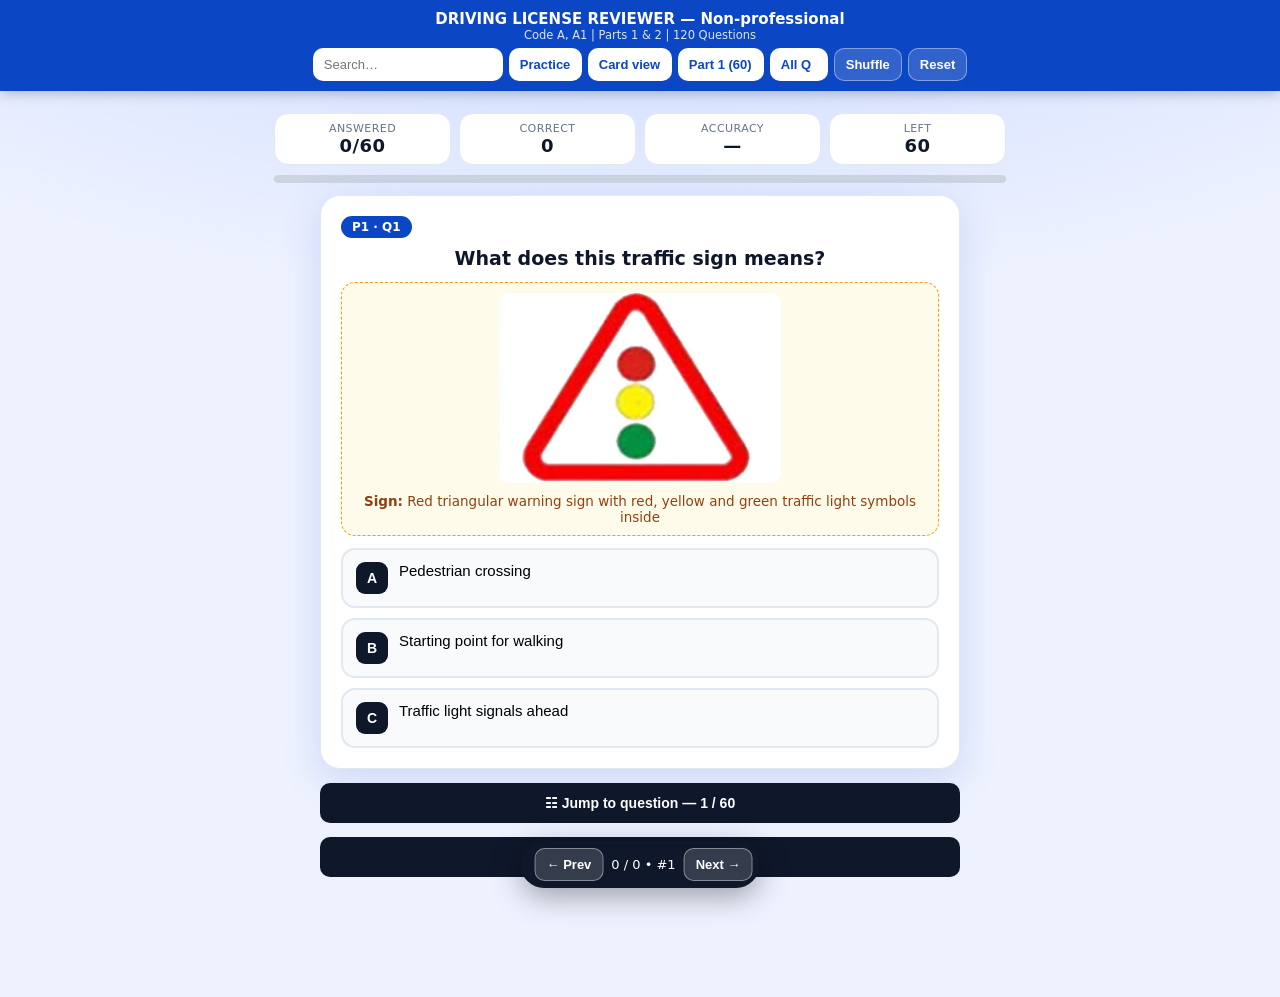
==== index.html @ f17ae68e "LTO reviewer: Parts 1 & 2, 120 questions with interactive quiz" ====
<!DOCTYPE html>
<html lang="en">
<head>
<meta charset="UTF-8">
<meta name="viewport" content="width=device-width, initial-scale=1.0">
<title>LTO Reviewer – Non-Pro Code A, A1 | Parts 1 & 2 (120 Q)</title>
<link rel="stylesheet" href="styles.css">
</head>
<body>

<header>
<div class="hwrap">
<div>
<h1>DRIVING LICENSE REVIEWER — Non-professional</h1>
<div class="sub">Code A, A1 | Parts 1 &amp; 2 | 120 Questions</div>
<div class="controls">
<input id="search" class="search" placeholder="Search…">
<select id="mode" class="btn btn-w">
<option value="practice">Practice</option>
<option value="exam">Exam</option>
<option value="study">Study</option>
</select>
<select id="view" class="btn btn-w">
<option value="card">Card view</option>
<option value="list">List view</option>
</select>
<select id="bank" class="btn btn-w">
<option value="p1">Part 1 (60)</option>
<option value="p2">Part 2 (60)</option>
<option value="all">Both (120)</option>
</select>
<select id="qlen" class="btn btn-w">
<option value="all">All Q</option>
<option value="40">40 Q</option>
<option value="60">60 Q</option>
<option value="100">100 Q</option>
</select>
<button id="shuffleBtn" class="btn btn-g">Shuffle</button>
<button id="resetBtn" class="btn btn-g">Reset</button>
</div>
</div>
</div>
</header>


<div class="wrap">
<div class="stats">
<div class="pill">Answered<b id="sAnswered">0/60</b></div>
<div class="pill">Correct<b id="sCorrect">0</b></div>
<div class="pill">Accuracy<b id="sAcc">—</b></div>
<div class="pill">Left<b id="sLeft">60</b></div>
</div>
<div class="progress"><div id="bar"></div></div>

<div id="resultBox"></div>
<div id="stage" class="stage"></div>
<div id="listView" class="hidden"></div>

<div class="actions">
<button id="jumpBtn" class="btn btn-d">☷ Jump to question — <span id="posLabel"></span></button>
</div>
<div class="actions">
<button id="mistakesBtn" class="btn btn-d">Mistakes only: OFF</button>
<button id="finishBtn" class="btn btn-green hidden">Finish & Show Result</button>
</div>

<div id="jumpModal" class="overlay hidden">
<div class="modal" role="dialog" aria-modal="true" aria-label="Jump to question">
<div class="mhead"><b>Jump to question</b><button id="closeModal" class="btn btn-d">✕ Close</button></div>
<div class="msub" id="modalSub"></div>
<div class="grid" id="grid"></div>
</div>
</div>

<div id="actionModal" class="overlay hidden">
<div class="modal modal-sm" role="alertdialog" aria-modal="true">
<div class="dlg-title" id="amTitle">Confirm</div>
<div class="dlg-msg" id="amMsg"></div>
<div class="dlg-btns">
<button id="amCancel" class="btn btn-d">Cancel</button>
<button id="amOk" class="btn btn-green">Confirm</button>
</div>
</div>
</div>

<div id="resultModal" class="overlay hidden">
<div class="modal modal-sm" role="dialog" aria-modal="true" aria-label="Exam result">
<div class="dlg-title">Exam Result</div>
<div class="score-big" id="rmScore">0 / 0</div>
<div class="score-sub" id="rmSub"></div>
<div class="dlg-btns">
<button id="rmReview" class="btn btn-d">Review answers</button>
<button id="rmRetake" class="btn btn-w" style="border:1px solid var(--border)">Retake</button>
</div>
</div>
</div>
</div>

<div class="toolbar">
<button id="prevT" class="btn btn-g">← Prev</button>
<span id="tScore">0 / 0</span>
<button id="nextT" class="btn btn-g">Next →</button>
</div>
<div id="toast" class="toast hidden"></div>

<script src="app.js"></script>
</body>
</html>
---- styles.css ----
:root {
  --blue: #0b46c4;
  --blue-d: #08329a;
  --bg: #eef2ff;
  --green-d: #15803d;
  --red-d: #b91c1c;
  --muted: #64748b;
  --border: #e2e8f0;
}
* {
  box-sizing: border-box;
}
body {
  margin: 0;
  font-family:
    system-ui,
    -apple-system,
    Segoe UI,
    Roboto,
    Arial,
    sans-serif;
  background: radial-gradient(1000px 400px at 50% -100px, #c7d7ff, var(--bg));
  color: #0f172a;
  min-height: 100vh;
}
header {
  background: var(--blue);
  color: #fff;
  padding: 10px 14px;
  position: sticky;
  top: 0;
  z-index: 20;
  box-shadow: 0 2px 12px rgba(0, 0, 0, 0.25);
}
.hwrap {
  max-width: 760px;
  margin: 0 auto;
  display: flex;
  flex-direction: column;
  align-items: center;
  text-align: center;
}
h1 {
  font-size: 15px;
  margin: 0;
}
.sub {
  font-size: 11.5px;
  opacity: 0.85;
}
.controls {
  display: flex;
  gap: 6px;
  flex-wrap: wrap;
  margin-top: 6px;
  justify-content: center;
}
.btn {
  border: 0;
  border-radius: 10px;
  padding: 8px 11px;
  cursor: pointer;
  font-weight: 700;
  font-size: 13px;
}
.btn-w {
  background: #fff;
  color: var(--blue);
}
.btn-g {
  background: rgba(255, 255, 255, 0.16);
  color: #fff;
  border: 1px solid rgba(255, 255, 255, 0.4);
}
.btn-d {
  background: #0f172a;
  color: #fff;
}
.btn-green {
  background: #22c55e;
  color: #fff;
}
select.btn-w {
  appearance: none;
}
.search {
  border: 0;
  border-radius: 10px;
  padding: 8px 11px;
  min-width: 160px;
  font-size: 13px;
}
.wrap {
  max-width: 760px;
  margin: 0 auto;
  padding: 12px 14px 120px;
}
.stats {
  display: flex;
  gap: 8px;
  margin: 10px 0;
}
.pill {
  flex: 1;
  background: #fff;
  border: 1px solid var(--border);
  border-radius: 14px;
  padding: 8px 10px;
  text-align: center;
  font-size: 11px;
  color: var(--muted);
  text-transform: uppercase;
  letter-spacing: 0.04em;
}
.pill b {
  display: block;
  font-size: 18px;
  color: #0f172a;
}
.progress {
  height: 8px;
  background: #cbd5e1;
  border-radius: 999px;
  overflow: hidden;
  margin: 4px 0 12px;
}
.progress > div {
  height: 100%;
  width: 0%;
  background: linear-gradient(90deg, #22c55e, var(--blue));
  transition: width 0.3s;
}
/* single card stage */
.stage {
  display: flex;
  justify-content: center;
}
.card {
  width: 100%;
  max-width: 640px;
  background: #fff;
  border: 1px solid var(--border);
  border-radius: 20px;
  padding: 20px;
  box-shadow: 0 12px 40px rgba(11, 70, 196, 0.15);
  animation: pop 0.25s ease;
}
@keyframes pop {
  from {
    transform: translateY(8px);
    opacity: 0.4;
  }
  to {
    transform: none;
    opacity: 1;
  }
}
.topline {
  display: flex;
  align-items: center;
  justify-content: space-between;
  margin-bottom: 8px;
}
.qnum {
  background: var(--blue);
  color: #fff;
  font-weight: 800;
  border-radius: 999px;
  padding: 4px 11px;
  font-size: 12px;
}
.counter {
  font-size: 12.5px;
  color: var(--muted);
  font-weight: 700;
}
.qtext {
  font-size: 19px;
  font-weight: 800;
  line-height: 1.35;
  margin: 8px 0 10px;
  text-align: center;
  text-wrap: balance;
}
.sign {
  display: flex;
  gap: 10px;
  background: #fffbeb;
  border: 1.5px dashed #f59e0b;
  color: #92400e;
  border-radius: 14px;
  padding: 10px 12px;
  font-size: 13.5px;
  margin: 10px 0;
  align-items: center;
  justify-content: center;
  flex-direction: column;
  text-align: center;
}
.sign img {
  max-height: 190px;
  max-width: 100%;
  background: #fff;
  border-radius: 10px;
  object-fit: contain;
}
.choices {
  display: grid;
  gap: 10px;
  margin-top: 12px;
}
.choice {
  text-align: left;
  border: 2px solid var(--border);
  background: #f8fafc;
  border-radius: 14px;
  padding: 12px 13px;
  cursor: pointer;
  display: flex;
  gap: 11px;
  align-items: flex-start;
  font-size: 15px;
  transition: 0.15s;
}
.choice:hover {
  border-color: var(--blue);
  background: #eff6ff;
  transform: translateY(-1px);
}
.choice .letter {
  font-weight: 800;
  background: #0f172a;
  color: #fff;
  border-radius: 9px;
  min-width: 32px;
  height: 32px;
  display: inline-flex;
  align-items: center;
  justify-content: center;
  font-size: 14px;
  flex-shrink: 0;
}
.choice.correct {
  background: #dcfce7;
  border-color: var(--green-d);
}
.choice.correct .letter {
  background: var(--green-d);
}
.choice.selected {
  background: #dbeafe;
  border-color: var(--blue);
}
.choice.selected .letter {
  background: var(--blue);
}
.choice.wrong {
  background: #fee2e2;
  border-color: var(--red-d);
}
.choice.wrong .letter {
  background: var(--red-d);
}
.choice:disabled {
  cursor: default;
}
.choice.picked {
  outline: 3px solid #bfdbfe;
}
.feedback {
  margin-top: 12px;
  font-size: 14px;
  font-weight: 700;
  border-radius: 14px;
  padding: 0;
  overflow: hidden;
  border: 1.5px solid transparent;
  animation: slideIn 0.25s ease;
}
@keyframes slideIn {
  from {
    transform: translateY(4px);
    opacity: 0;
  }
  to {
    transform: none;
    opacity: 1;
  }
}
.feedback.ok {
  background: #f0fdf4;
  border-color: #86efac;
  color: #14532d;
}
.feedback.no {
  background: #fef2f2;
  border-color: #fca5a5;
  color: #7f1d1d;
}
.fb-top {
  display: flex;
  gap: 10px;
  align-items: center;
  padding: 10px 12px;
}
.fb-icon {
  width: 26px;
  height: 26px;
  border-radius: 999px;
  display: inline-flex;
  align-items: center;
  justify-content: center;
  font-size: 15px;
  font-weight: 900;
  flex-shrink: 0;
  color: #fff;
}
.ok .fb-icon {
  background: #16a34a;
}
.no .fb-icon {
  background: #dc2626;
}
.fb-title {
  font-weight: 900;
  font-size: 14px;
  letter-spacing: 0.01em;
}
.fb-sub {
  font-weight: 600;
  font-size: 13px;
  opacity: 0.9;
  margin-top: 1px;
}
.fb-ans {
  display: block;
  margin: 0;
  padding: 9px 12px 10px 48px;
  font-size: 13.5px;
  line-height: 1.45;
  border-top: 1px dashed currentColor;
  opacity: 0.95;
}
.ok .fb-ans {
  background: #dcfce7;
}
.no .fb-ans {
  background: #fee2e2;
}
.feedback.info {
  background: #eff6ff;
  border-color: #93c5fd;
  color: #1e3a8a;
}
.feedback.info .fb-icon {
  background: var(--blue);
}
.status {
  font-size: 11px;
  font-weight: 900;
  border-radius: 999px;
  padding: 4px 10px;
  letter-spacing: 0.03em;
  white-space: nowrap;
}
.status.ok {
  background: #16a34a;
  color: #fff;
}
.status.no {
  background: #dc2626;
  color: #fff;
}
.status.idle {
  background: #e2e8f0;
  color: #475569;
}
.status.key {
  background: var(--blue);
  color: #fff;
}
.answer-key {
  margin-top: 8px;
  font-size: 13px;
  background: #f1f5f9;
  border-radius: 10px;
  padding: 8px 10px;
}
.navrow {
  display: flex;
  gap: 8px;
  margin-top: 14px;
}
.navrow .btn {
  flex: 1;
  padding: 12px;
  font-size: 14px;
}
.hint {
  font-size: 12px;
  color: var(--muted);
  text-align: center;
  margin-top: 8px;
}
/* action bar + modal navigator */
.actions {
  display: flex;
  gap: 8px;
  max-width: 640px;
  margin: 14px auto 0;
}
.actions .btn {
  flex: 1;
  padding: 12px;
  font-size: 14px;
}
.overlay {
  position: fixed;
  inset: 0;
  background: rgba(2, 6, 23, 0.6);
  display: flex;
  align-items: center;
  justify-content: center;
  z-index: 50;
  padding: 16px;
  backdrop-filter: blur(2px);
}
.modal {
  width: 100%;
  max-width: 560px;
  max-height: 82vh;
  overflow: auto;
  background: #fff;
  border-radius: 18px;
  padding: 16px;
  box-shadow: 0 20px 60px rgba(0, 0, 0, 0.4);
  animation: pop 0.2s ease;
}
.modal-sm {
  max-width: 400px;
  text-align: center;
}
.modal-sm .mhead {
  justify-content: center;
  text-align: center;
}
.dlg-title {
  font-size: 17px;
  font-weight: 800;
  margin: 2px 0 6px;
}
.dlg-msg {
  font-size: 13.5px;
  color: #475569;
  line-height: 1.5;
}
.dlg-btns {
  display: flex;
  gap: 8px;
  margin-top: 14px;
}
.dlg-btns .btn {
  flex: 1;
  padding: 11px;
  font-size: 14px;
}
.btn-red {
  background: #dc2626;
  color: #fff;
}
.score-big {
  font-size: 34px;
  font-weight: 900;
  margin: 4px 0;
}
.score-sub {
  font-size: 13px;
  color: #475569;
}
.mhead {
  display: flex;
  align-items: center;
  justify-content: space-between;
  margin-bottom: 4px;
}
.mhead b {
  font-size: 15px;
}
.msub {
  font-size: 12.5px;
  color: var(--muted);
  margin-bottom: 10px;
}
.grid {
  display: grid;
  grid-template-columns: repeat(10, 1fr);
  gap: 6px;
}
.dot {
  aspect-ratio: 1;
  border: 1.5px solid var(--border);
  background: #f8fafc;
  border-radius: 9px;
  font-size: 12px;
  font-weight: 800;
  cursor: pointer;
}
.dot.cur {
  outline: 3px solid var(--blue);
}
.dot.ok {
  background: #dcfce7;
  border-color: var(--green-d);
  color: var(--green-d);
}
.dot.no {
  background: #fee2e2;
  border-color: var(--red-d);
  color: var(--red-d);
}
.dot.skip {
  background: #fff;
}
.dot.done {
  background: #dbeafe;
  border-color: var(--blue);
  color: var(--blue);
}
/* list view */
#listView {
  display: grid;
  gap: 10px;
}
#listView .card {
  max-width: none;
  padding: 14px;
}
.hidden {
  display: none !important;
}
.result {
  background: #fff;
  border: 2px solid var(--blue);
  border-radius: 16px;
  padding: 16px;
  text-align: center;
  max-width: 640px;
  margin: 0 auto 12px;
}
.result b {
  font-size: 24px;
}
.toolbar {
  position: fixed;
  bottom: 12px;
  left: 50%;
  transform: translateX(-50%);
  background: #0f172a;
  color: #fff;
  border-radius: 999px;
  padding: 7px 7px 7px 14px;
  display: flex;
  gap: 8px;
  align-items: center;
  box-shadow: 0 8px 30px rgba(0, 0, 0, 0.35);
  font-size: 13px;
  z-index: 30;
}
.toast {
  position: fixed;
  bottom: 64px;
  left: 50%;
  transform: translateX(-50%) translateY(10px);
  background: #0f172a;
  color: #fff;
  border-radius: 14px;
  padding: 10px 16px;
  font-size: 13.5px;
  font-weight: 700;
  box-shadow: 0 10px 30px rgba(0, 0, 0, 0.4);
  z-index: 60;
  opacity: 0;
  pointer-events: none;
  transition: 0.2s;
  max-width: calc(100vw - 32px);
  text-align: center;
}
.toast.show {
  opacity: 1;
  transform: translateX(-50%) translateY(0);
}
.toast.ok {
  background: #15803d;
}
.toast.no {
  background: #b91c1c;
}
.toast.key {
  background: var(--blue);
}
@media (max-width: 560px) {
  .grid {
    grid-template-columns: repeat(6, 1fr);
  }
  .qtext {
    font-size: 17px;
  }
  .wrap {
    padding: 10px 10px 120px;
  }
}
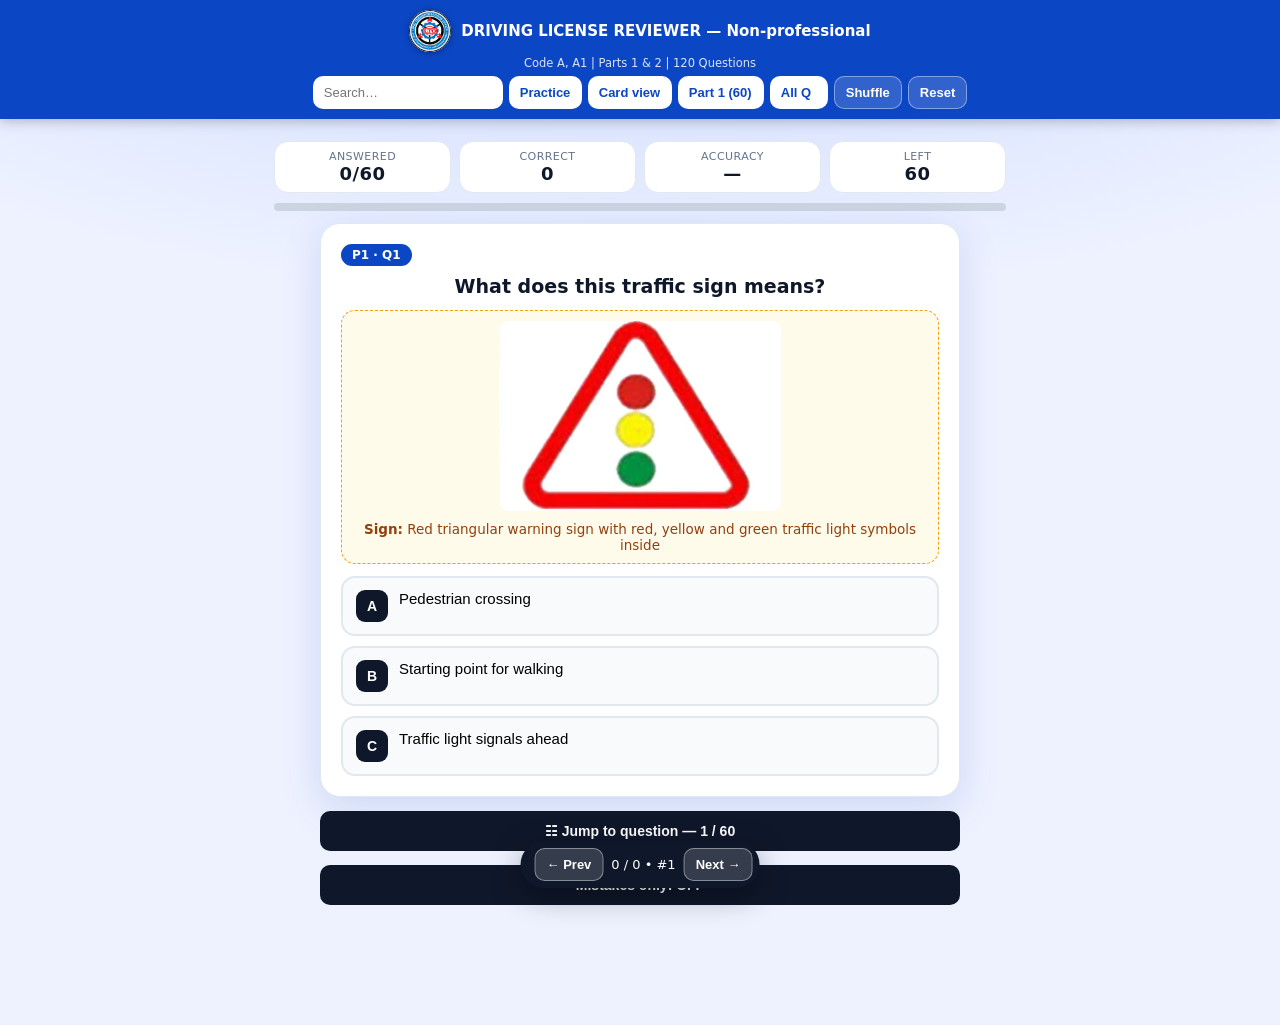
==== commit 1de10d4c: "Add LTO logo to header and favicon" ====
--- a/index.html
+++ b/index.html
@@ -4,6 +4,7 @@
 <meta charset="UTF-8">
 <meta name="viewport" content="width=device-width, initial-scale=1.0">
 <title>LTO Reviewer – Non-Pro Code A, A1 | Parts 1 & 2 (120 Q)</title>
+<link rel="icon" type="image/png" href="assets/land-transportation-office-logo.png">
 <link rel="stylesheet" href="styles.css">
 </head>
 <body>
@@ -11,7 +12,7 @@
 <header>
 <div class="hwrap">
 <div>
-<h1>DRIVING LICENSE REVIEWER — Non-professional</h1>
+<h1><span class="brand"><img class="logo" src="assets/land-transportation-office-logo.png" alt="LTO logo">DRIVING LICENSE REVIEWER — Non-professional</span></h1>
 <div class="sub">Code A, A1 | Parts 1 &amp; 2 | 120 Questions</div>
 <div class="controls">
 <input id="search" class="search" placeholder="Search…">
--- a/styles.css
+++ b/styles.css
@@ -44,6 +44,19 @@
   font-size: 15px;
   margin: 0;
 }
+.brand {
+  display: inline-flex;
+  align-items: center;
+  gap: 10px;
+}
+.logo {
+  width: 42px;
+  height: 42px;
+  border-radius: 50%;
+  background: #fff;
+  object-fit: cover;
+  box-shadow: 0 1px 6px rgba(0, 0, 0, 0.35);
+}
 .sub {
   font-size: 11.5px;
   opacity: 0.85;
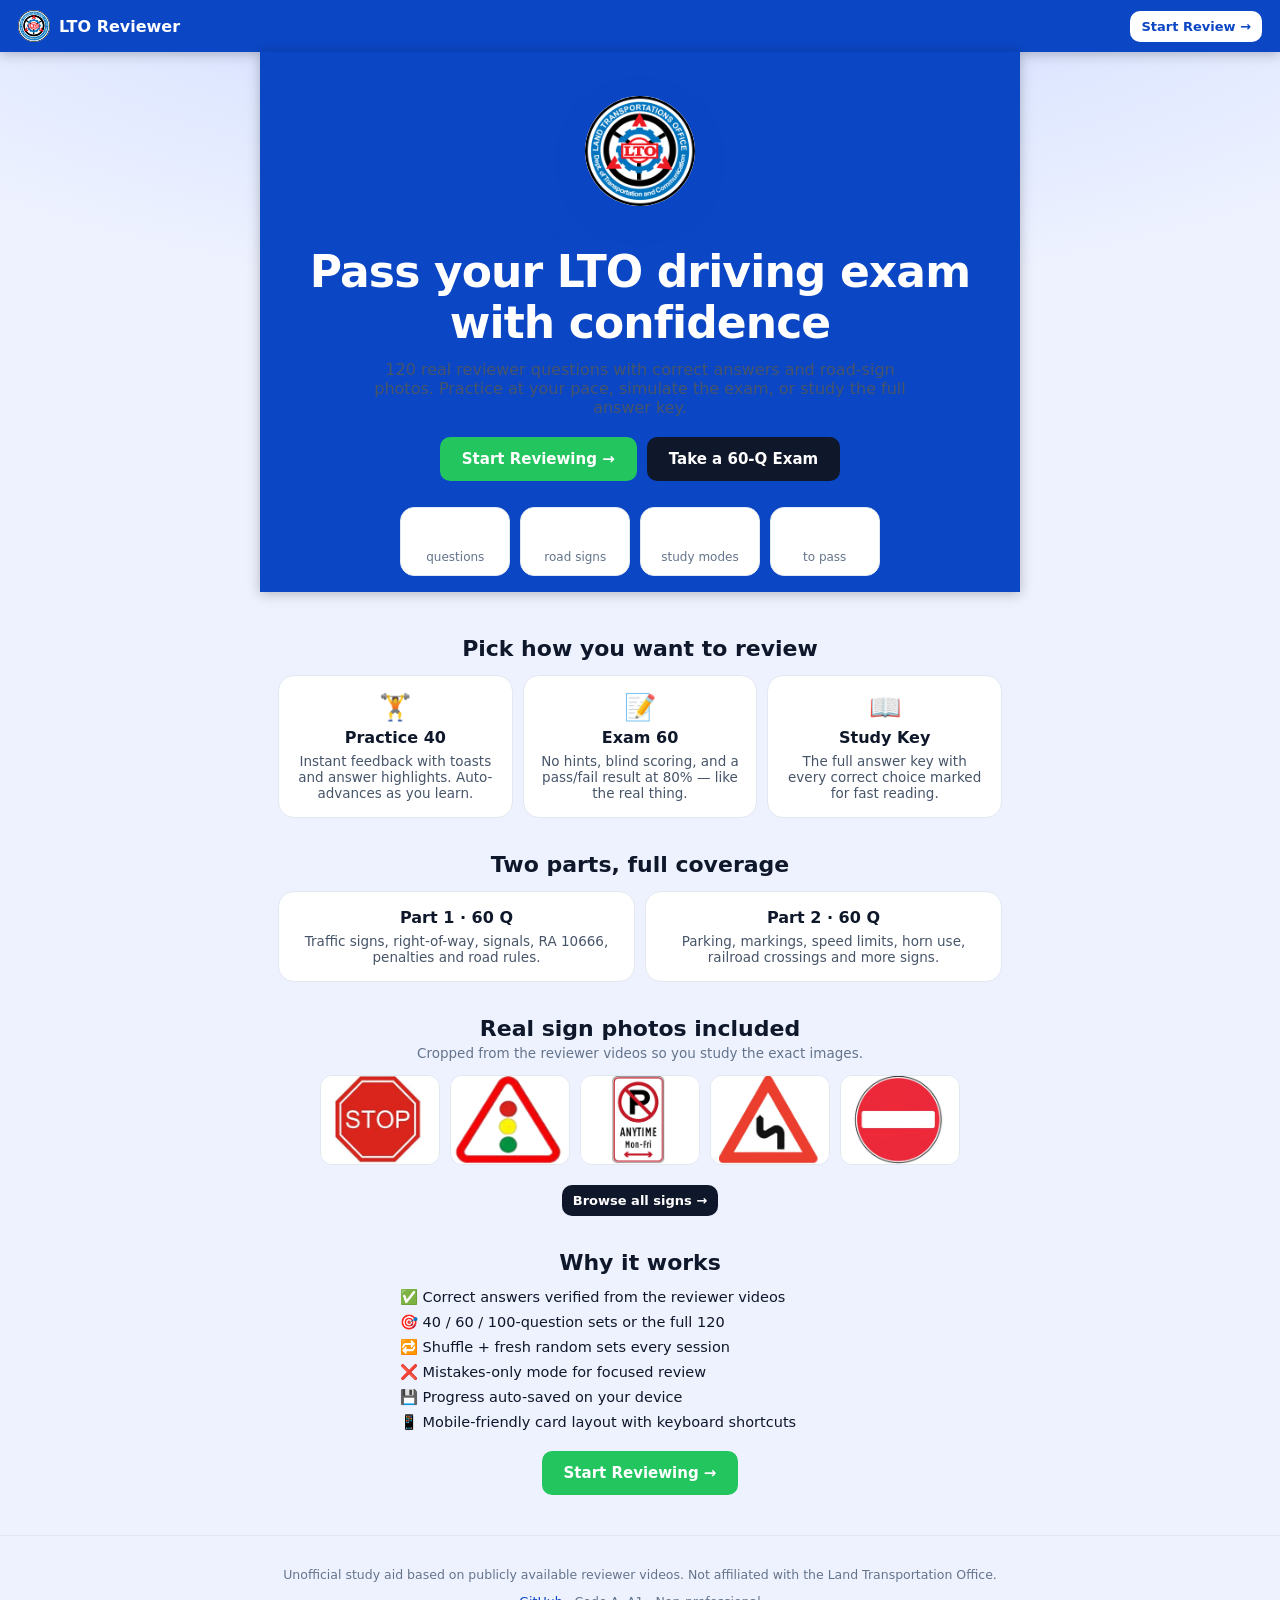
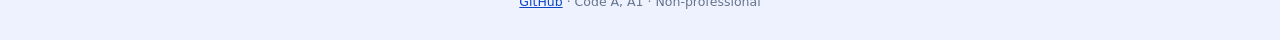
==== commit 5f14f260: "Add landing page, move app to reviewer.html, deep-link quick starts" ====
--- a/index.html
+++ b/index.html
@@ -3,107 +3,91 @@
 <head>
 <meta charset="UTF-8">
 <meta name="viewport" content="width=device-width, initial-scale=1.0">
-<title>LTO Reviewer – Non-Pro Code A, A1 | Parts 1 & 2 (120 Q)</title>
+<title>LTO Reviewer — Non-Pro Code A, A1 | Practice for Your Driving Exam</title>
+<meta name="description" content="Free interactive LTO reviewer for Non-professional Code A, A1. 120 questions across Parts 1 & 2 with road signs, Practice, Exam and Study modes.">
 <link rel="icon" type="image/png" href="assets/land-transportation-office-logo.png">
 <link rel="stylesheet" href="styles.css">
 </head>
-<body>
+<body class="lp">
+<nav class="lp-nav">
+<a class="lp-brand" href="index.html"><img src="assets/land-transportation-office-logo.png" alt="LTO logo"><span>LTO Reviewer</span></a>
+<a class="btn btn-w lp-cta" href="reviewer.html">Start Review →</a>
+</nav>
 
-<header>
-<div class="hwrap">
-<div>
-<h1><span class="brand"><img class="logo" src="assets/land-transportation-office-logo.png" alt="LTO logo">DRIVING LICENSE REVIEWER — Non-professional</span></h1>
-<div class="sub">Code A, A1 | Parts 1 &amp; 2 | 120 Questions</div>
-<div class="controls">
-<input id="search" class="search" placeholder="Search…">
-<select id="mode" class="btn btn-w">
-<option value="practice">Practice</option>
-<option value="exam">Exam</option>
-<option value="study">Study</option>
-</select>
-<select id="view" class="btn btn-w">
-<option value="card">Card view</option>
-<option value="list">List view</option>
-</select>
-<select id="bank" class="btn btn-w">
-<option value="p1">Part 1 (60)</option>
-<option value="p2">Part 2 (60)</option>
-<option value="all">Both (120)</option>
-</select>
-<select id="qlen" class="btn btn-w">
-<option value="all">All Q</option>
-<option value="40">40 Q</option>
-<option value="60">60 Q</option>
-<option value="100">100 Q</option>
-</select>
-<button id="shuffleBtn" class="btn btn-g">Shuffle</button>
-<button id="resetBtn" class="btn btn-g">Reset</button>
+<header class="lp-hero">
+<img class="lp-logo" src="assets/land-transportation-office-logo.png" alt="Land Transportation Office logo">
+<p class="lp-kicker">Non-professional · Code A, A1 · Parts 1 &amp; 2</p>
+<h1 class="lp-title">Pass your LTO driving exam with confidence</h1>
+<p class="lp-sub">120 real reviewer questions with correct answers and road-sign photos. Practice at your pace, simulate the exam, or study the full answer key.</p>
+<div class="lp-actions">
+<a class="btn btn-green lp-big" href="reviewer.html">Start Reviewing →</a>
+<a class="btn btn-d lp-big" href="reviewer.html?mode=exam&amp;len=60&amp;bank=all">Take a 60-Q Exam</a>
 </div>
-</div>
+<div class="lp-stats">
+<div><b>120</b><span>questions</span></div>
+<div><b>29</b><span>road signs</span></div>
+<div><b>3</b><span>study modes</span></div>
+<div><b>80%</b><span>to pass</span></div>
 </div>
 </header>
 
+<main class="lp-main">
+<section>
+<h2>Pick how you want to review</h2>
+<div class="lp-cards">
+<a class="lp-card" href="reviewer.html?mode=practice&amp;len=40&amp;bank=all">
+<span class="lp-emoji">🏋️</span><b>Practice 40</b>
+<span>Instant feedback with toasts and answer highlights. Auto-advances as you learn.</span>
+</a>
+<a class="lp-card" href="reviewer.html?mode=exam&amp;len=60&amp;bank=all">
+<span class="lp-emoji">📝</span><b>Exam 60</b>
+<span>No hints, blind scoring, and a pass/fail result at 80% — like the real thing.</span>
+</a>
+<a class="lp-card" href="reviewer.html?mode=study&amp;bank=all&amp;view=list">
+<span class="lp-emoji">📖</span><b>Study Key</b>
+<span>The full answer key with every correct choice marked for fast reading.</span>
+</a>
+</div>
+</section>
 
-<div class="wrap">
-<div class="stats">
-<div class="pill">Answered<b id="sAnswered">0/60</b></div>
-<div class="pill">Correct<b id="sCorrect">0</b></div>
-<div class="pill">Accuracy<b id="sAcc">—</b></div>
-<div class="pill">Left<b id="sLeft">60</b></div>
+<section>
+<h2>Two parts, full coverage</h2>
+<div class="lp-cards lp-two">
+<a class="lp-card" href="reviewer.html?bank=p1"><b>Part 1 · 60 Q</b><span>Traffic signs, right-of-way, signals, RA 10666, penalties and road rules.</span></a>
+<a class="lp-card" href="reviewer.html?bank=p2"><b>Part 2 · 60 Q</b><span>Parking, markings, speed limits, horn use, railroad crossings and more signs.</span></a>
 </div>
-<div class="progress"><div id="bar"></div></div>
+</section>
 
-<div id="resultBox"></div>
-<div id="stage" class="stage"></div>
-<div id="listView" class="hidden"></div>
+<section>
+<h2>Real sign photos included</h2>
+<p class="lp-note">Cropped from the reviewer videos so you study the exact images.</p>
+<div class="lp-signs">
+<img src="assets/signs/q24.png" alt="Stop sign" loading="lazy">
+<img src="assets/signs/q1.png" alt="Traffic light ahead warning sign" loading="lazy">
+<img src="assets/signs/p2-q29.png" alt="No motorcycles sign" loading="lazy">
+<img src="assets/signs/p2-q60.png" alt="Dangerous double bend sign" loading="lazy">
+<img src="assets/signs/p2-q12.png" alt="No entry sign" loading="lazy">
+</div>
+<div class="lp-actions"><a class="btn btn-d" href="reviewer.html?mode=study&amp;bank=all">Browse all signs →</a></div>
+</section>
 
-<div class="actions">
-<button id="jumpBtn" class="btn btn-d">☷ Jump to question — <span id="posLabel"></span></button>
-</div>
-<div class="actions">
-<button id="mistakesBtn" class="btn btn-d">Mistakes only: OFF</button>
-<button id="finishBtn" class="btn btn-green hidden">Finish & Show Result</button>
-</div>
+<section>
+<h2>Why it works</h2>
+<ul class="lp-list">
+<li>✅ Correct answers verified from the reviewer videos</li>
+<li>🎯 40 / 60 / 100-question sets or the full 120</li>
+<li>🔁 Shuffle + fresh random sets every session</li>
+<li>❌ Mistakes-only mode for focused review</li>
+<li>💾 Progress auto-saved on your device</li>
+<li>📱 Mobile-friendly card layout with keyboard shortcuts</li>
+</ul>
+<div class="lp-actions"><a class="btn btn-green lp-big" href="reviewer.html">Start Reviewing →</a></div>
+</section>
+</main>
 
-<div id="jumpModal" class="overlay hidden">
-<div class="modal" role="dialog" aria-modal="true" aria-label="Jump to question">
-<div class="mhead"><b>Jump to question</b><button id="closeModal" class="btn btn-d">✕ Close</button></div>
-<div class="msub" id="modalSub"></div>
-<div class="grid" id="grid"></div>
-</div>
-</div>
-
-<div id="actionModal" class="overlay hidden">
-<div class="modal modal-sm" role="alertdialog" aria-modal="true">
-<div class="dlg-title" id="amTitle">Confirm</div>
-<div class="dlg-msg" id="amMsg"></div>
-<div class="dlg-btns">
-<button id="amCancel" class="btn btn-d">Cancel</button>
-<button id="amOk" class="btn btn-green">Confirm</button>
-</div>
-</div>
-</div>
-
-<div id="resultModal" class="overlay hidden">
-<div class="modal modal-sm" role="dialog" aria-modal="true" aria-label="Exam result">
-<div class="dlg-title">Exam Result</div>
-<div class="score-big" id="rmScore">0 / 0</div>
-<div class="score-sub" id="rmSub"></div>
-<div class="dlg-btns">
-<button id="rmReview" class="btn btn-d">Review answers</button>
-<button id="rmRetake" class="btn btn-w" style="border:1px solid var(--border)">Retake</button>
-</div>
-</div>
-</div>
-</div>
-
-<div class="toolbar">
-<button id="prevT" class="btn btn-g">← Prev</button>
-<span id="tScore">0 / 0</span>
-<button id="nextT" class="btn btn-g">Next →</button>
-</div>
-<div id="toast" class="toast hidden"></div>
-
-<script src="app.js"></script>
+<footer class="lp-foot">
+<p>Unofficial study aid based on publicly available reviewer videos. Not affiliated with the Land Transportation Office.</p>
+<p><a href="https://github.com/bry-ly/lto-reviewer">GitHub</a> · Code A, A1 · Non-professional</p>
+</footer>
 </body>
 </html>
--- a/styles.css
+++ b/styles.css
@@ -622,3 +622,47 @@
     padding: 10px 10px 120px;
   }
 }
+
+/* landing page */
+.lp { text-align: center; }
+.lp-nav {
+  position: sticky; top: 0; z-index: 20;
+  display: flex; align-items: center; justify-content: space-between;
+  padding: 10px 18px; background: var(--blue); color: #fff;
+  box-shadow: 0 2px 12px rgba(0, 0, 0, 0.25);
+}
+.lp-brand { display: inline-flex; align-items: center; gap: 9px; color: #fff; text-decoration: none; font-weight: 800; }
+.lp-brand img { width: 32px; height: 32px; border-radius: 50%; background: #fff; object-fit: cover; }
+.lp-cta { text-decoration: none; }
+.lp-hero { max-width: 760px; margin: 0 auto; padding: 44px 18px 10px; }
+.lp-logo { width: 110px; height: 110px; border-radius: 50%; background: #fff; object-fit: cover; box-shadow: 0 10px 30px rgba(11, 70, 196, 0.3); }
+.lp-kicker { margin: 16px 0 6px; font-size: 12.5px; font-weight: 800; letter-spacing: 0.08em; text-transform: uppercase; color: var(--blue); }
+.lp-title { margin: 0; font-size: clamp(28px, 5vw, 44px); line-height: 1.15; letter-spacing: -0.02em; }
+.lp-sub { color: #475569; font-size: 16px; max-width: 560px; margin: 12px auto 0; }
+.lp-actions { display: flex; gap: 10px; justify-content: center; flex-wrap: wrap; margin-top: 20px; }
+.lp-actions a { text-decoration: none; }
+.lp-big { padding: 13px 22px !important; font-size: 15px !important; }
+.lp-stats { display: flex; gap: 10px; justify-content: center; flex-wrap: wrap; margin: 26px 0 6px; }
+.lp-stats div { background: #fff; border: 1px solid var(--border); border-radius: 14px; padding: 10px 20px; min-width: 110px; }
+.lp-stats b { display: block; font-size: 24px; }
+.lp-stats span { font-size: 12px; color: var(--muted); }
+.lp-main { max-width: 760px; margin: 0 auto; padding: 10px 18px 40px; }
+.lp-main section { margin-top: 34px; }
+.lp-main h2 { font-size: 22px; margin-bottom: 4px; }
+.lp-cards { display: grid; grid-template-columns: repeat(3, 1fr); gap: 10px; margin-top: 14px; }
+.lp-two { grid-template-columns: repeat(2, 1fr); }
+.lp-card { background: #fff; border: 1.5px solid var(--border); border-radius: 16px; padding: 16px 14px; text-decoration: none; color: inherit; display: grid; gap: 6px; transition: 0.15s; }
+.lp-card:hover { border-color: var(--blue); transform: translateY(-2px); box-shadow: 0 8px 24px rgba(11, 70, 196, 0.15); }
+.lp-card b { font-size: 16px; }
+.lp-card span:last-child { font-size: 13.5px; color: #475569; }
+.lp-emoji { font-size: 26px; }
+.lp-note { color: var(--muted); font-size: 13.5px; margin: 2px 0 0; }
+.lp-signs { display: flex; gap: 10px; justify-content: center; flex-wrap: wrap; margin-top: 14px; }
+.lp-signs img { width: 120px; height: 90px; object-fit: cover; background: #fff; border: 1px solid var(--border); border-radius: 12px; }
+.lp-list { list-style: none; padding: 0; margin: 14px auto 0; max-width: 480px; text-align: left; display: grid; gap: 8px; font-size: 14.5px; }
+.lp-foot { border-top: 1px solid var(--border); padding: 18px; font-size: 12.5px; color: var(--muted); }
+.lp-foot a { color: var(--blue); }
+@media (max-width: 600px) {
+  .lp-cards { grid-template-columns: 1fr; }
+  .lp-two { grid-template-columns: 1fr; }
+}
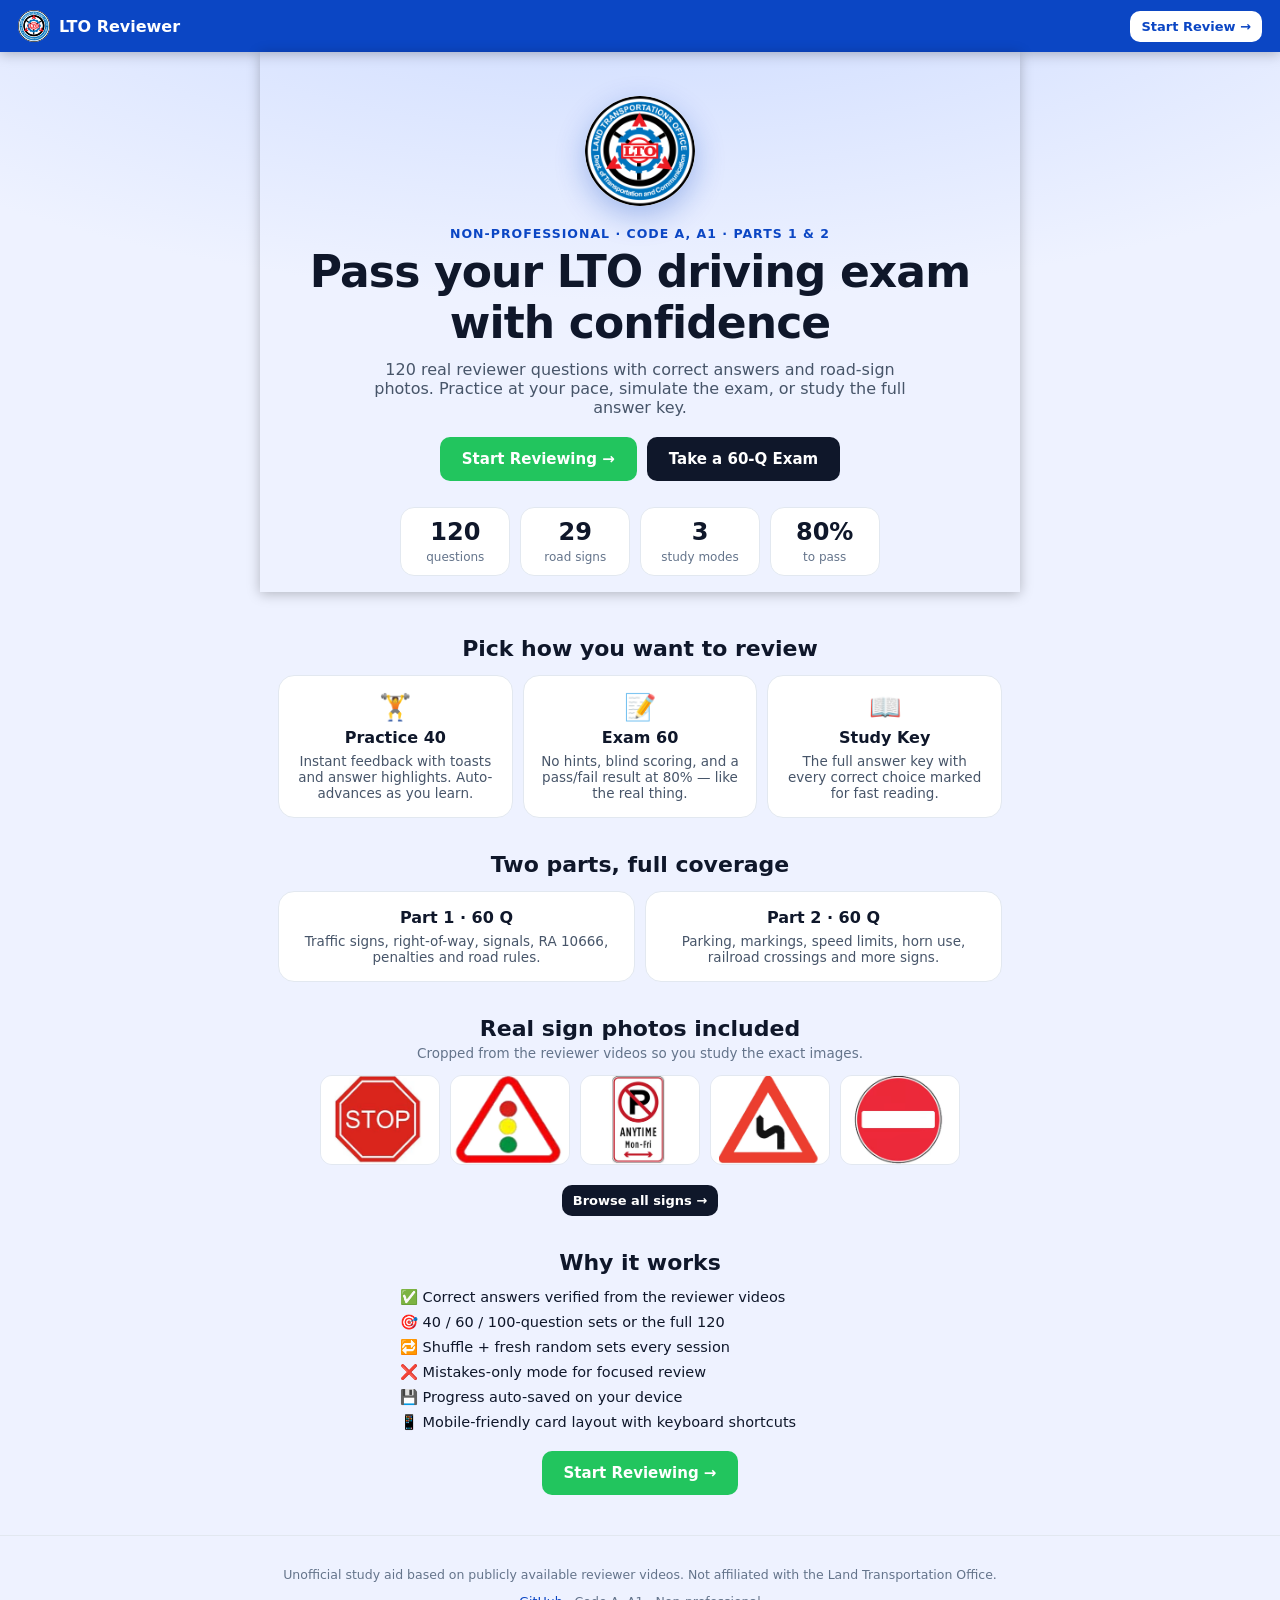
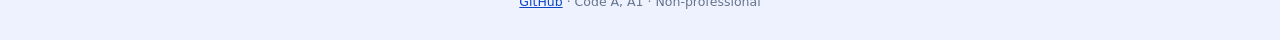
==== commit d0897484: "Resist browser forced-dark: color-scheme light + explicit landing colors" ====
--- a/index.html
+++ b/index.html
@@ -3,6 +3,7 @@
 <head>
 <meta charset="UTF-8">
 <meta name="viewport" content="width=device-width, initial-scale=1.0">
+<meta name="color-scheme" content="light">
 <title>LTO Reviewer — Non-Pro Code A, A1 | Practice for Your Driving Exam</title>
 <meta name="description" content="Free interactive LTO reviewer for Non-professional Code A, A1. 120 questions across Parts 1 & 2 with road signs, Practice, Exam and Study modes.">
 <link rel="icon" type="image/png" href="assets/land-transportation-office-logo.png">
--- a/styles.css
+++ b/styles.css
@@ -1,4 +1,5 @@
 :root {
+  color-scheme: light;
   --blue: #0b46c4;
   --blue-d: #08329a;
   --bg: #eef2ff;
@@ -634,24 +635,24 @@
 .lp-brand { display: inline-flex; align-items: center; gap: 9px; color: #fff; text-decoration: none; font-weight: 800; }
 .lp-brand img { width: 32px; height: 32px; border-radius: 50%; background: #fff; object-fit: cover; }
 .lp-cta { text-decoration: none; }
-.lp-hero { max-width: 760px; margin: 0 auto; padding: 44px 18px 10px; }
+.lp-hero { max-width: 760px; margin: 0 auto; padding: 44px 18px 10px; background: transparent; color: #0f172a; }
 .lp-logo { width: 110px; height: 110px; border-radius: 50%; background: #fff; object-fit: cover; box-shadow: 0 10px 30px rgba(11, 70, 196, 0.3); }
 .lp-kicker { margin: 16px 0 6px; font-size: 12.5px; font-weight: 800; letter-spacing: 0.08em; text-transform: uppercase; color: var(--blue); }
-.lp-title { margin: 0; font-size: clamp(28px, 5vw, 44px); line-height: 1.15; letter-spacing: -0.02em; }
-.lp-sub { color: #475569; font-size: 16px; max-width: 560px; margin: 12px auto 0; }
+.lp-title { margin: 0; font-size: clamp(28px, 5vw, 44px); line-height: 1.15; letter-spacing: -0.02em; color: #0f172a; }
+.lp-sub { color: #475569; font-size: 16px; max-width: 560px; margin: 12px auto 0; background: transparent; }
 .lp-actions { display: flex; gap: 10px; justify-content: center; flex-wrap: wrap; margin-top: 20px; }
 .lp-actions a { text-decoration: none; }
 .lp-big { padding: 13px 22px !important; font-size: 15px !important; }
 .lp-stats { display: flex; gap: 10px; justify-content: center; flex-wrap: wrap; margin: 26px 0 6px; }
-.lp-stats div { background: #fff; border: 1px solid var(--border); border-radius: 14px; padding: 10px 20px; min-width: 110px; }
-.lp-stats b { display: block; font-size: 24px; }
+.lp-stats div { background: #fff; border: 1px solid var(--border); border-radius: 14px; padding: 10px 20px; min-width: 110px; color: #0f172a; }
+.lp-stats b { display: block; font-size: 24px; color: #0f172a; }
 .lp-stats span { font-size: 12px; color: var(--muted); }
-.lp-main { max-width: 760px; margin: 0 auto; padding: 10px 18px 40px; }
+.lp-main { max-width: 760px; margin: 0 auto; padding: 10px 18px 40px; color: #0f172a; }
 .lp-main section { margin-top: 34px; }
-.lp-main h2 { font-size: 22px; margin-bottom: 4px; }
+.lp-main h2 { font-size: 22px; margin-bottom: 4px; color: #0f172a; }
 .lp-cards { display: grid; grid-template-columns: repeat(3, 1fr); gap: 10px; margin-top: 14px; }
 .lp-two { grid-template-columns: repeat(2, 1fr); }
-.lp-card { background: #fff; border: 1.5px solid var(--border); border-radius: 16px; padding: 16px 14px; text-decoration: none; color: inherit; display: grid; gap: 6px; transition: 0.15s; }
+.lp-card { background: #fff; border: 1.5px solid var(--border); border-radius: 16px; padding: 16px 14px; text-decoration: none; color: #0f172a; display: grid; gap: 6px; transition: 0.15s; }
 .lp-card:hover { border-color: var(--blue); transform: translateY(-2px); box-shadow: 0 8px 24px rgba(11, 70, 196, 0.15); }
 .lp-card b { font-size: 16px; }
 .lp-card span:last-child { font-size: 13.5px; color: #475569; }
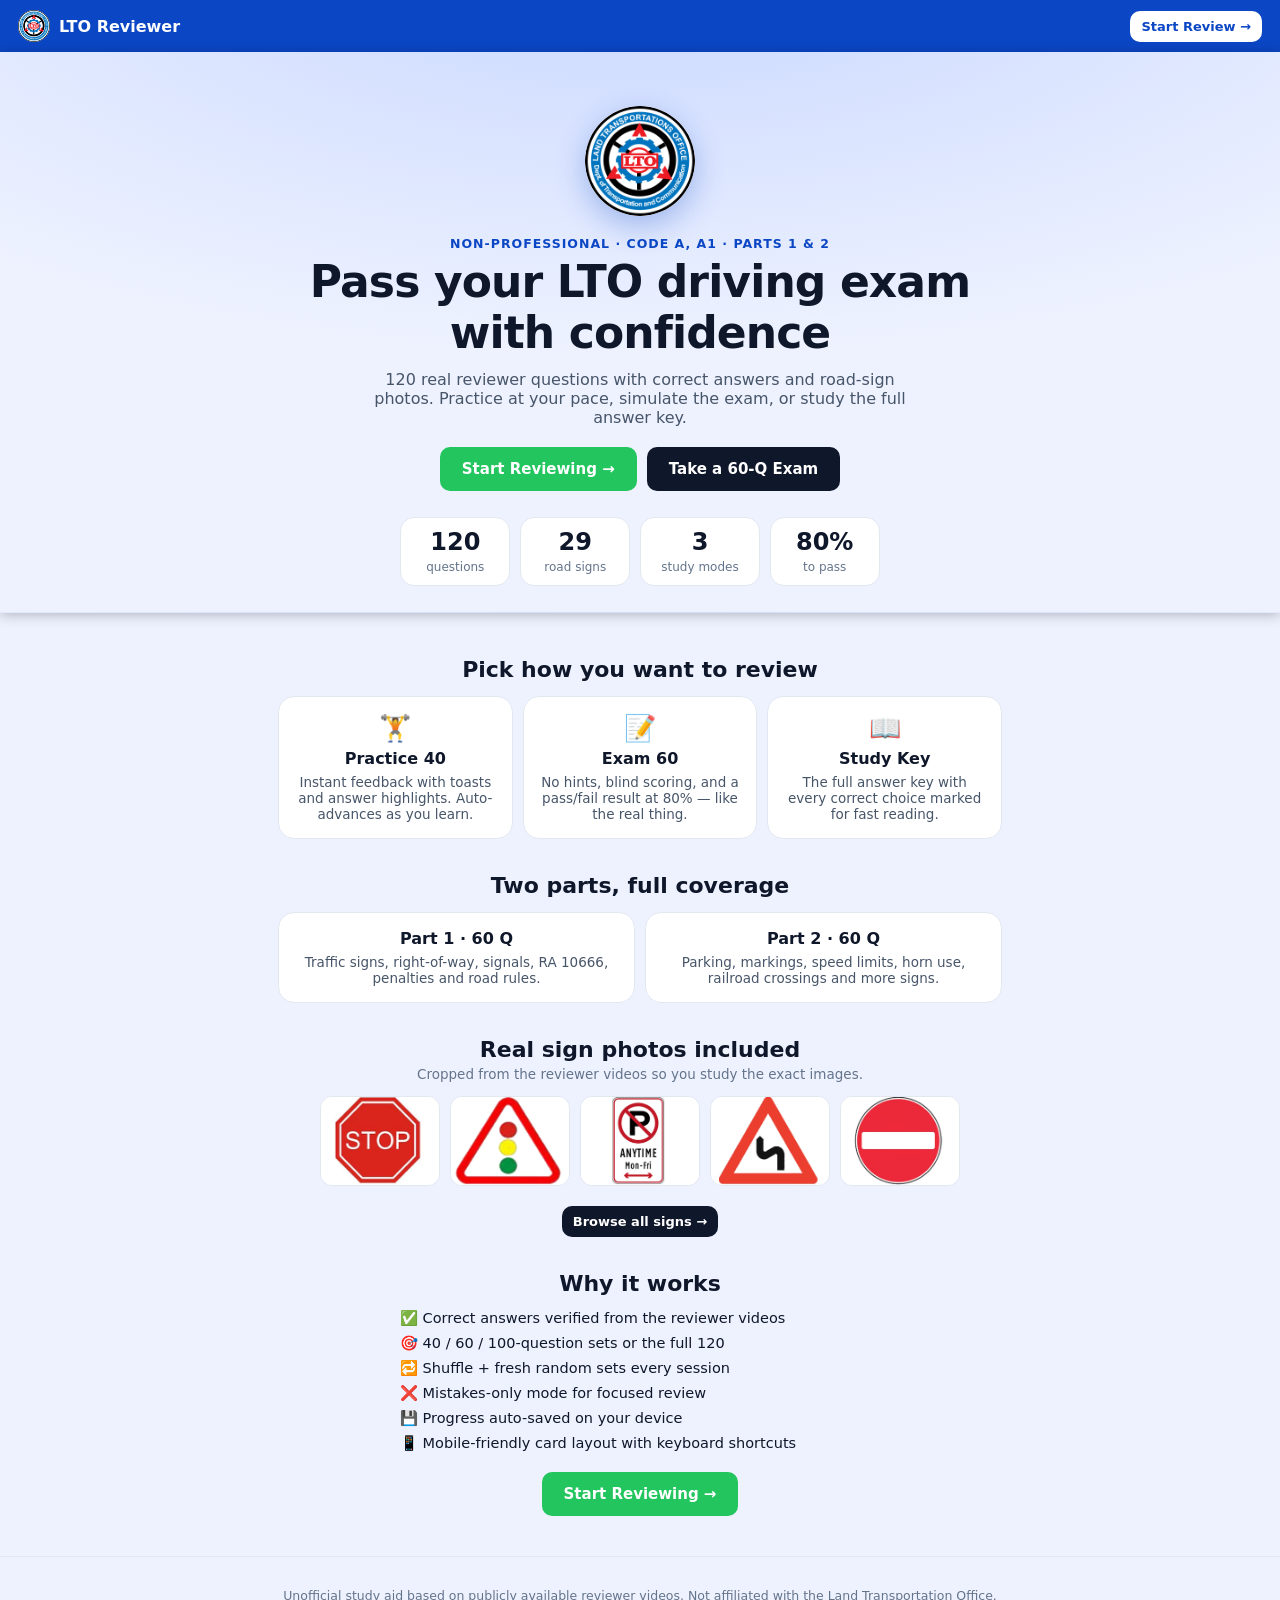
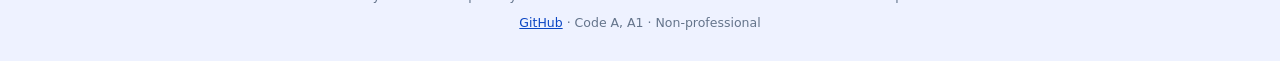
==== commit fc9a7af6: "Pin hero header on scroll with auto-compact stuck state" ====
--- a/index.html
+++ b/index.html
@@ -15,7 +15,7 @@
 <a class="btn btn-w lp-cta" href="reviewer.html">Start Review →</a>
 </nav>
 
-<header class="lp-hero">
+<header class="lp-hero"><div class="lp-hero-in">
 <img class="lp-logo" src="assets/land-transportation-office-logo.png" alt="Land Transportation Office logo">
 <p class="lp-kicker">Non-professional · Code A, A1 · Parts 1 &amp; 2</p>
 <h1 class="lp-title">Pass your LTO driving exam with confidence</h1>
@@ -29,6 +29,7 @@
 <div><b>29</b><span>road signs</span></div>
 <div><b>3</b><span>study modes</span></div>
 <div><b>80%</b><span>to pass</span></div>
+</div>
 </div>
 </header>
 
@@ -90,5 +91,13 @@
 <p>Unofficial study aid based on publicly available reviewer videos. Not affiliated with the Land Transportation Office.</p>
 <p><a href="https://github.com/bry-ly/lto-reviewer">GitHub</a> · Code A, A1 · Non-professional</p>
 </footer>
+<script>
+(function () {
+  var hero = document.querySelector('.lp-hero');
+  function onScroll() { hero.classList.toggle('stuck', window.scrollY > 240); }
+  addEventListener('scroll', onScroll, { passive: true });
+  onScroll();
+})();
+</script>
 </body>
 </html>
--- a/styles.css
+++ b/styles.css
@@ -635,7 +635,22 @@
 .lp-brand { display: inline-flex; align-items: center; gap: 9px; color: #fff; text-decoration: none; font-weight: 800; }
 .lp-brand img { width: 32px; height: 32px; border-radius: 50%; background: #fff; object-fit: cover; }
 .lp-cta { text-decoration: none; }
-.lp-hero { max-width: 760px; margin: 0 auto; padding: 44px 18px 10px; background: transparent; color: #0f172a; }
+.lp-hero {
+  position: sticky; top: 0; z-index: 30;
+  background: radial-gradient(1000px 400px at 50% -100px, #c7d7ff, var(--bg)), var(--bg);
+  color: #0f172a;
+  border-bottom: 1px solid transparent;
+}
+.lp-hero-in { max-width: 760px; margin: 0 auto; padding: 44px 18px 10px; }
+.lp-hero.stuck { box-shadow: 0 8px 24px rgba(0, 0, 0, 0.18); border-color: var(--border); }
+.lp-hero.stuck .lp-hero-in { padding-top: 10px; padding-bottom: 10px; }
+.lp-hero .lp-logo, .lp-hero .lp-title, .lp-hero .lp-big { transition: 0.2s ease; }
+.lp-hero.stuck .lp-logo { width: 36px; height: 36px; }
+.lp-hero.stuck .lp-kicker, .lp-hero.stuck .lp-sub, .lp-hero.stuck .lp-stats { display: none; }
+.lp-hero.stuck .lp-title { font-size: 19px; }
+.lp-hero.stuck .lp-actions { margin-top: 10px; }
+.lp-hero.stuck .lp-actions a:last-child { display: none; }
+.lp-hero.stuck .lp-big { padding: 9px 16px !important; font-size: 13px !important; }
 .lp-logo { width: 110px; height: 110px; border-radius: 50%; background: #fff; object-fit: cover; box-shadow: 0 10px 30px rgba(11, 70, 196, 0.3); }
 .lp-kicker { margin: 16px 0 6px; font-size: 12.5px; font-weight: 800; letter-spacing: 0.08em; text-transform: uppercase; color: var(--blue); }
 .lp-title { margin: 0; font-size: clamp(28px, 5vw, 44px); line-height: 1.15; letter-spacing: -0.02em; color: #0f172a; }
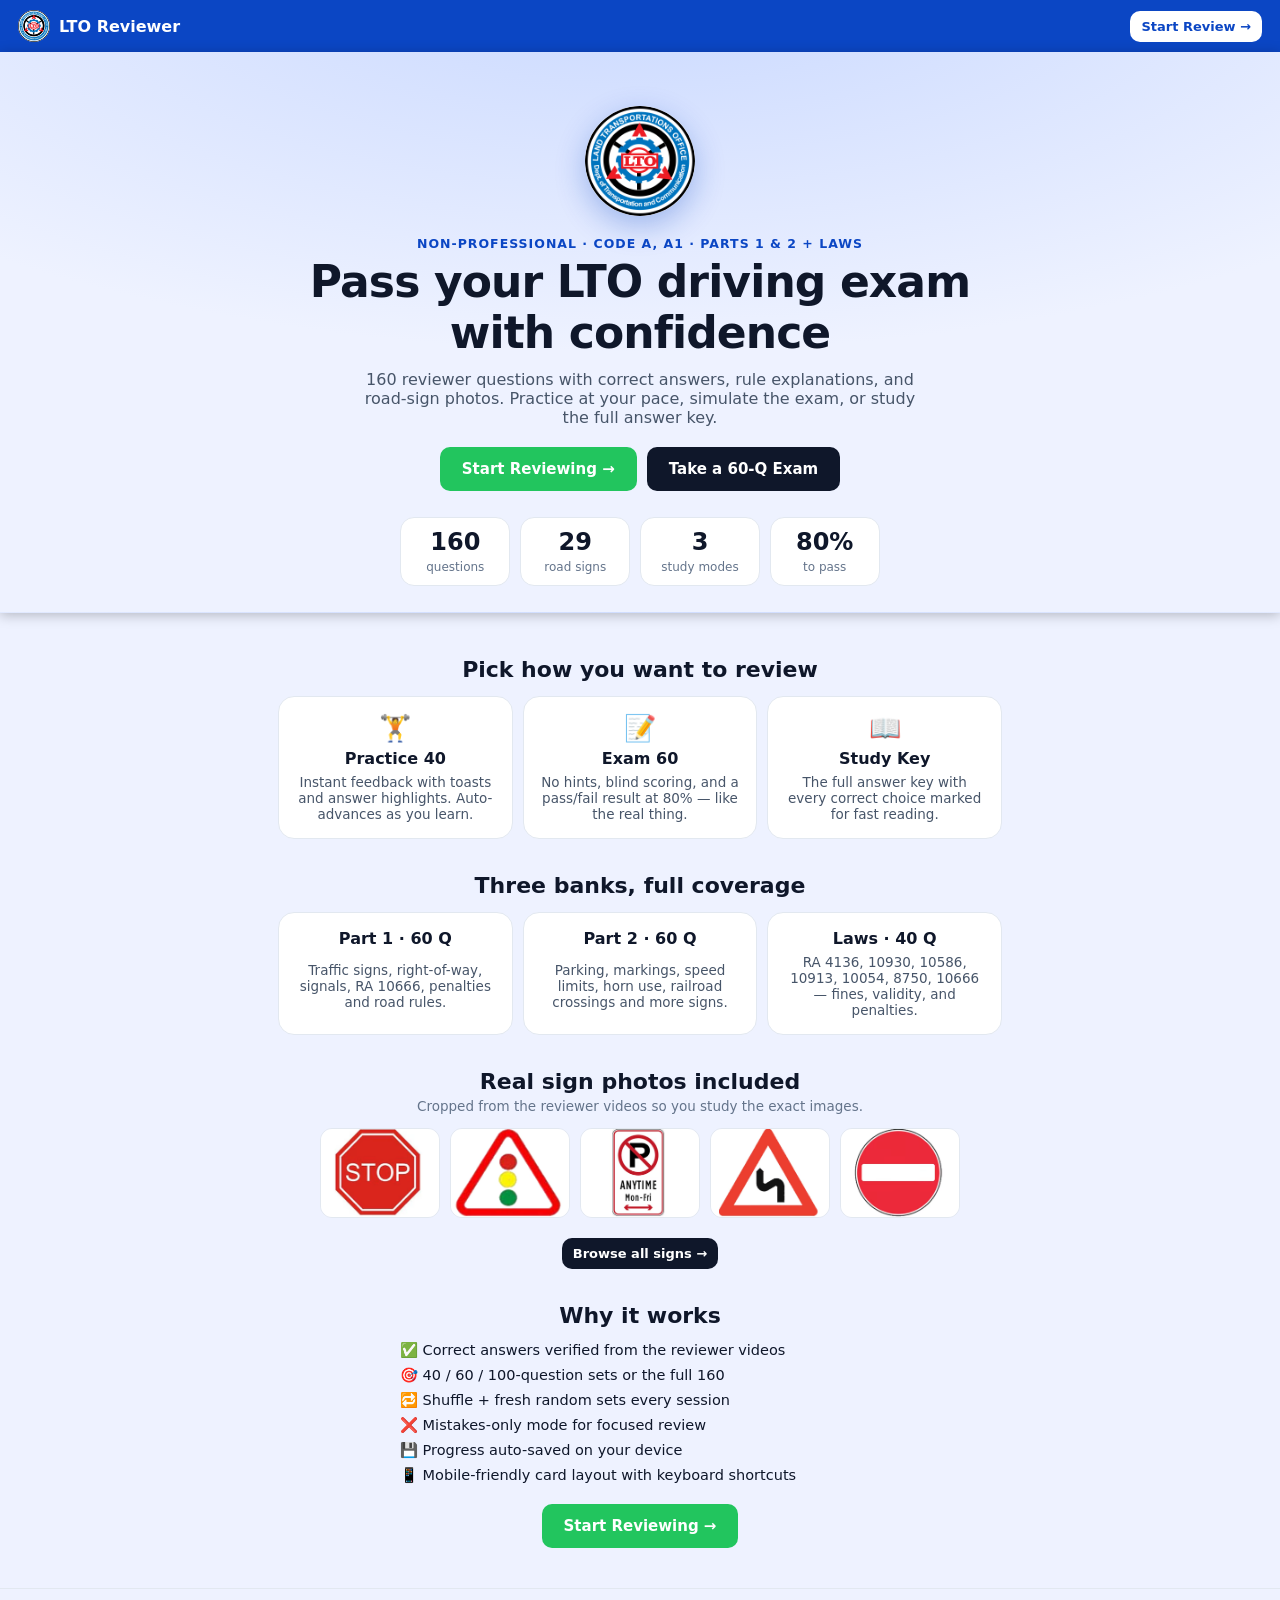
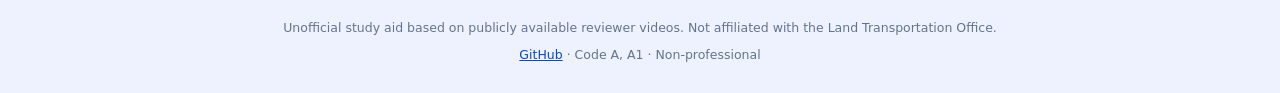
==== commit 4d283be6: "Add Laws bank: 40 LTO law questions (RA 4136/10930/10586/10913/10054/8750/10666), 160 total" ====
--- a/index.html
+++ b/index.html
@@ -5,7 +5,7 @@
 <meta name="viewport" content="width=device-width, initial-scale=1.0">
 <meta name="color-scheme" content="light">
 <title>LTO Reviewer — Non-Pro Code A, A1 | Practice for Your Driving Exam</title>
-<meta name="description" content="Free interactive LTO reviewer for Non-professional Code A, A1. 120 questions across Parts 1 & 2 with road signs, Practice, Exam and Study modes.">
+<meta name="description" content="Free interactive LTO reviewer for Non-professional Code A, A1. 160 questions across Parts 1 & 2 plus Laws & Regulations, with road signs, Practice, Exam and Study modes.">
 <link rel="icon" type="image/png" href="assets/land-transportation-office-logo.png">
 <link rel="stylesheet" href="styles.css">
 </head>
@@ -17,15 +17,15 @@
 
 <header class="lp-hero"><div class="lp-hero-in">
 <img class="lp-logo" src="assets/land-transportation-office-logo.png" alt="Land Transportation Office logo">
-<p class="lp-kicker">Non-professional · Code A, A1 · Parts 1 &amp; 2</p>
+<p class="lp-kicker">Non-professional · Code A, A1 · Parts 1 &amp; 2 + Laws</p>
 <h1 class="lp-title">Pass your LTO driving exam with confidence</h1>
-<p class="lp-sub">120 real reviewer questions with correct answers and road-sign photos. Practice at your pace, simulate the exam, or study the full answer key.</p>
+<p class="lp-sub">160 reviewer questions with correct answers, rule explanations, and road-sign photos. Practice at your pace, simulate the exam, or study the full answer key.</p>
 <div class="lp-actions">
 <a class="btn btn-green lp-big" href="reviewer.html">Start Reviewing →</a>
 <a class="btn btn-d lp-big" href="reviewer.html?mode=exam&amp;len=60&amp;bank=all">Take a 60-Q Exam</a>
 </div>
 <div class="lp-stats">
-<div><b>120</b><span>questions</span></div>
+<div><b>160</b><span>questions</span></div>
 <div><b>29</b><span>road signs</span></div>
 <div><b>3</b><span>study modes</span></div>
 <div><b>80%</b><span>to pass</span></div>
@@ -53,10 +53,11 @@
 </section>
 
 <section>
-<h2>Two parts, full coverage</h2>
-<div class="lp-cards lp-two">
+<h2>Three banks, full coverage</h2>
+<div class="lp-cards">
 <a class="lp-card" href="reviewer.html?bank=p1"><b>Part 1 · 60 Q</b><span>Traffic signs, right-of-way, signals, RA 10666, penalties and road rules.</span></a>
 <a class="lp-card" href="reviewer.html?bank=p2"><b>Part 2 · 60 Q</b><span>Parking, markings, speed limits, horn use, railroad crossings and more signs.</span></a>
+<a class="lp-card" href="reviewer.html?bank=lw"><b>Laws · 40 Q</b><span>RA 4136, 10930, 10586, 10913, 10054, 8750, 10666 — fines, validity, and penalties.</span></a>
 </div>
 </section>
 
@@ -77,7 +78,7 @@
 <h2>Why it works</h2>
 <ul class="lp-list">
 <li>✅ Correct answers verified from the reviewer videos</li>
-<li>🎯 40 / 60 / 100-question sets or the full 120</li>
+<li>🎯 40 / 60 / 100-question sets or the full 160</li>
 <li>🔁 Shuffle + fresh random sets every session</li>
 <li>❌ Mistakes-only mode for focused review</li>
 <li>💾 Progress auto-saved on your device</li>
--- a/styles.css
+++ b/styles.css
@@ -682,3 +682,15 @@
   .lp-cards { grid-template-columns: 1fr; }
   .lp-two { grid-template-columns: 1fr; }
 }
+
+/* rule explanations */
+.fb-why {
+  display: block; margin: 0; padding: 9px 12px 11px 48px;
+  font-size: 13px; line-height: 1.55; font-weight: 500;
+  border-top: 1px solid rgba(0, 0, 0, 0.08); opacity: 0.95;
+}
+.why-link {
+  background: none; border: 0; width: 100%; cursor: pointer;
+  color: var(--blue); font-size: 13px; font-weight: 700;
+  padding: 10px 4px 2px; text-align: center;
+}
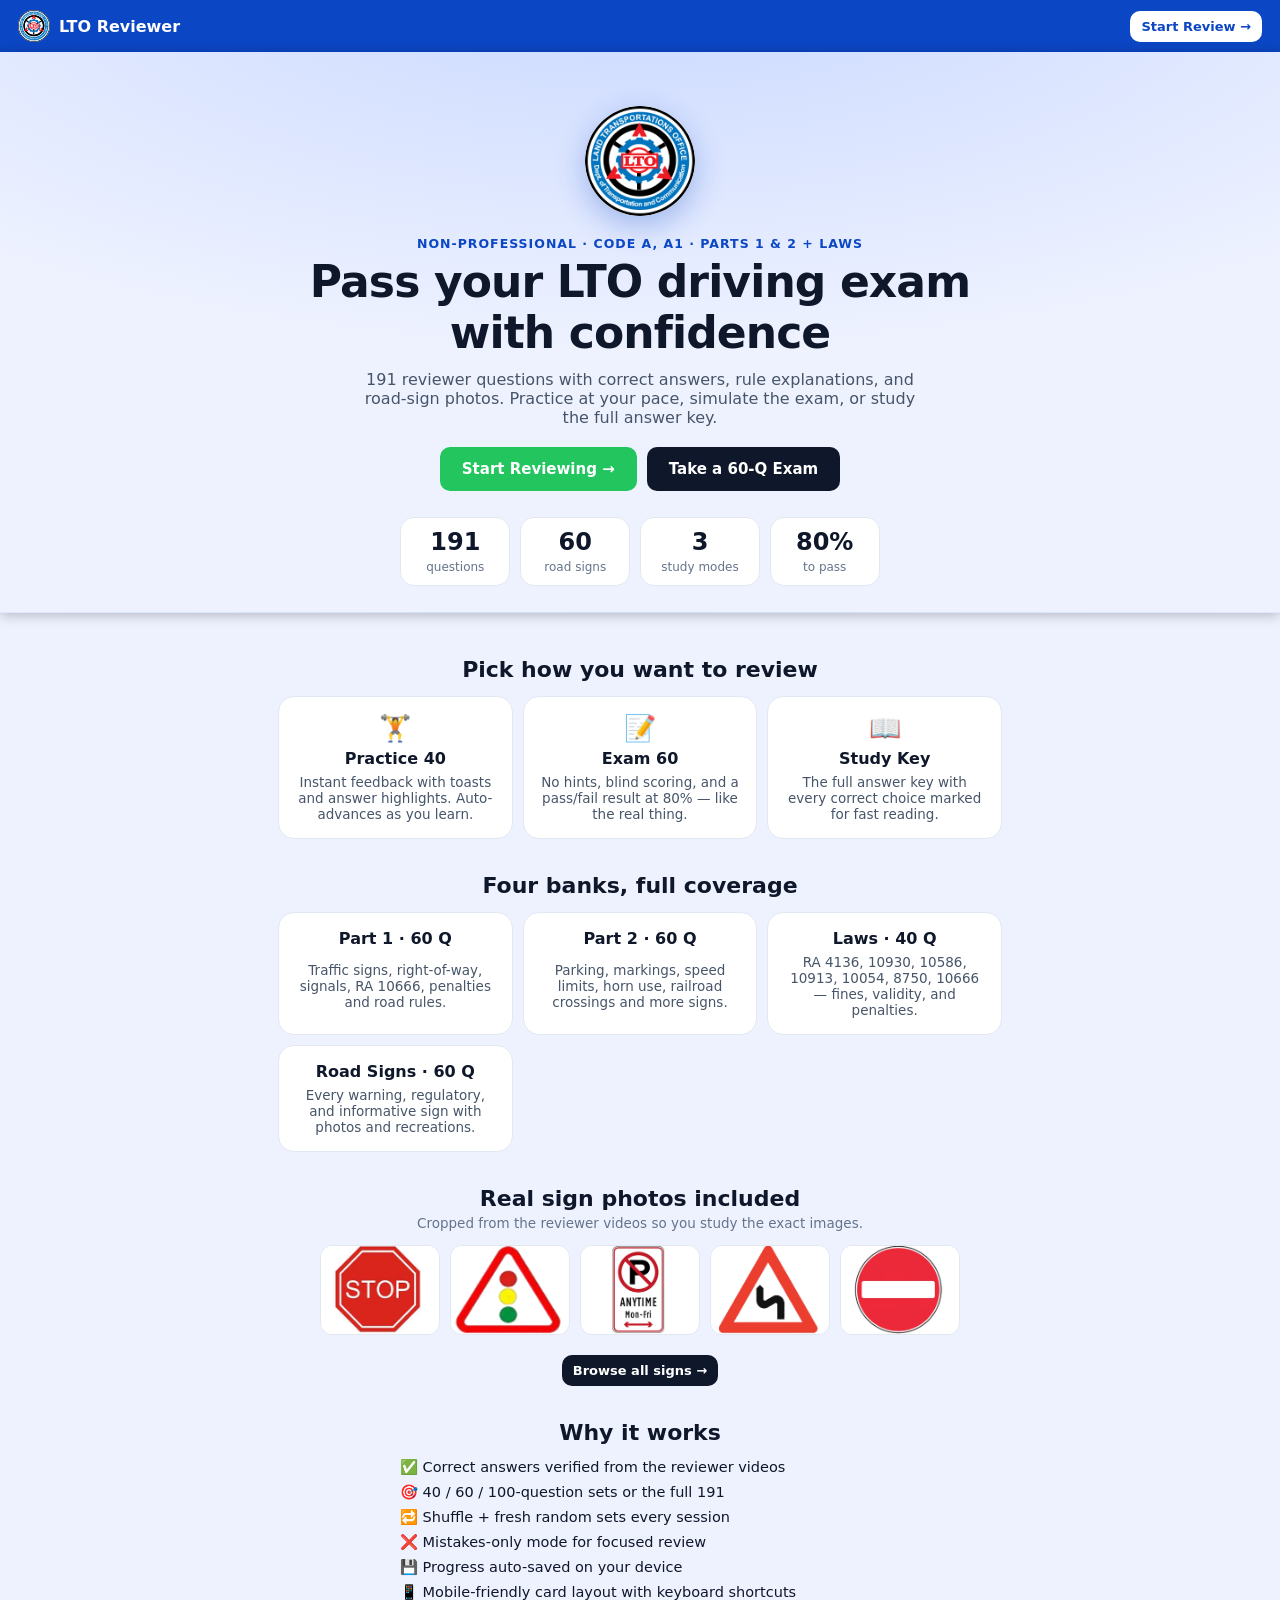
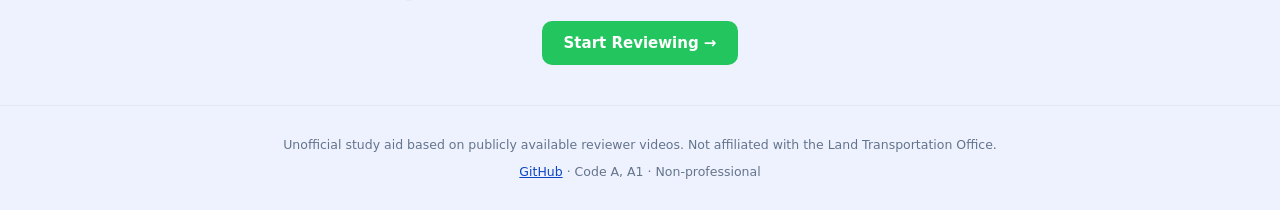
==== commit 52693080: "Add Road Signs bank: 31 new sign questions with SVG recreations, 60 signs total" ====
--- a/index.html
+++ b/index.html
@@ -5,7 +5,7 @@
 <meta name="viewport" content="width=device-width, initial-scale=1.0">
 <meta name="color-scheme" content="light">
 <title>LTO Reviewer — Non-Pro Code A, A1 | Practice for Your Driving Exam</title>
-<meta name="description" content="Free interactive LTO reviewer for Non-professional Code A, A1. 160 questions across Parts 1 & 2 plus Laws & Regulations, with road signs, Practice, Exam and Study modes.">
+<meta name="description" content="Free interactive LTO reviewer for Non-professional Code A, A1. 191 questions across Parts 1 & 2 plus Laws and Signs, with road-sign photos, Practice, Exam and Study modes.">
 <link rel="icon" type="image/png" href="assets/land-transportation-office-logo.png">
 <link rel="stylesheet" href="styles.css">
 </head>
@@ -19,14 +19,14 @@
 <img class="lp-logo" src="assets/land-transportation-office-logo.png" alt="Land Transportation Office logo">
 <p class="lp-kicker">Non-professional · Code A, A1 · Parts 1 &amp; 2 + Laws</p>
 <h1 class="lp-title">Pass your LTO driving exam with confidence</h1>
-<p class="lp-sub">160 reviewer questions with correct answers, rule explanations, and road-sign photos. Practice at your pace, simulate the exam, or study the full answer key.</p>
+<p class="lp-sub">191 reviewer questions with correct answers, rule explanations, and road-sign photos. Practice at your pace, simulate the exam, or study the full answer key.</p>
 <div class="lp-actions">
 <a class="btn btn-green lp-big" href="reviewer.html">Start Reviewing →</a>
 <a class="btn btn-d lp-big" href="reviewer.html?mode=exam&amp;len=60&amp;bank=all">Take a 60-Q Exam</a>
 </div>
 <div class="lp-stats">
-<div><b>160</b><span>questions</span></div>
-<div><b>29</b><span>road signs</span></div>
+<div><b>191</b><span>questions</span></div>
+<div><b>60</b><span>road signs</span></div>
 <div><b>3</b><span>study modes</span></div>
 <div><b>80%</b><span>to pass</span></div>
 </div>
@@ -53,11 +53,12 @@
 </section>
 
 <section>
-<h2>Three banks, full coverage</h2>
+<h2>Four banks, full coverage</h2>
 <div class="lp-cards">
 <a class="lp-card" href="reviewer.html?bank=p1"><b>Part 1 · 60 Q</b><span>Traffic signs, right-of-way, signals, RA 10666, penalties and road rules.</span></a>
 <a class="lp-card" href="reviewer.html?bank=p2"><b>Part 2 · 60 Q</b><span>Parking, markings, speed limits, horn use, railroad crossings and more signs.</span></a>
 <a class="lp-card" href="reviewer.html?bank=lw"><b>Laws · 40 Q</b><span>RA 4136, 10930, 10586, 10913, 10054, 8750, 10666 — fines, validity, and penalties.</span></a>
+<a class="lp-card" href="reviewer.html?bank=sg"><b>Road Signs · 60 Q</b><span>Every warning, regulatory, and informative sign with photos and recreations.</span></a>
 </div>
 </section>
 
@@ -78,7 +79,7 @@
 <h2>Why it works</h2>
 <ul class="lp-list">
 <li>✅ Correct answers verified from the reviewer videos</li>
-<li>🎯 40 / 60 / 100-question sets or the full 160</li>
+<li>🎯 40 / 60 / 100-question sets or the full 191</li>
 <li>🔁 Shuffle + fresh random sets every session</li>
 <li>❌ Mistakes-only mode for focused review</li>
 <li>💾 Progress auto-saved on your device</li>
--- a/styles.css
+++ b/styles.css
@@ -694,3 +694,11 @@
   color: var(--blue); font-size: 13px; font-weight: 700;
   padding: 10px 4px 2px; text-align: center;
 }
+
+/* law topic pictograms */
+.lwic { display: inline-flex; color: var(--blue); }
+.lwic svg { width: 92px; height: 92px; }
+
+/* road-sign SVG recreations */
+.sgpic { display: inline-flex; }
+.sgpic svg { width: min(100%, 230px); height: auto; max-height: 200px; }
